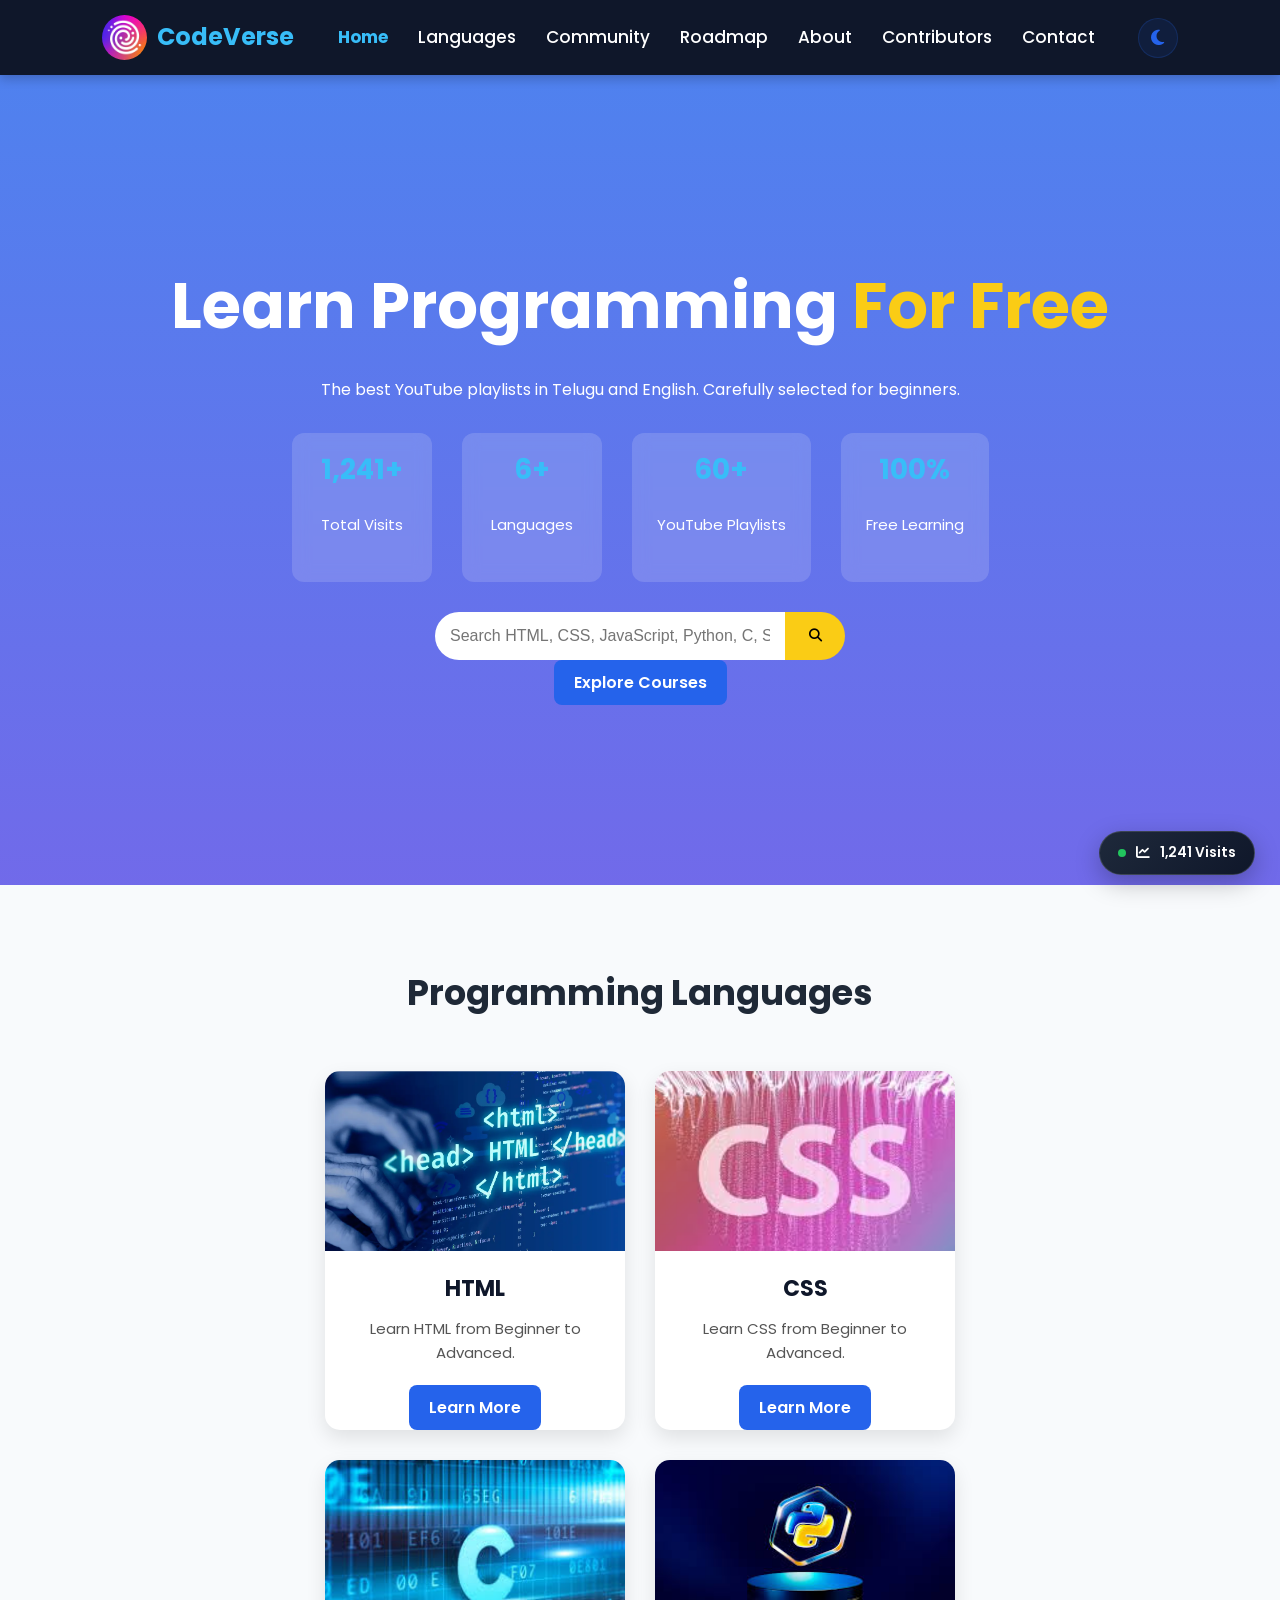
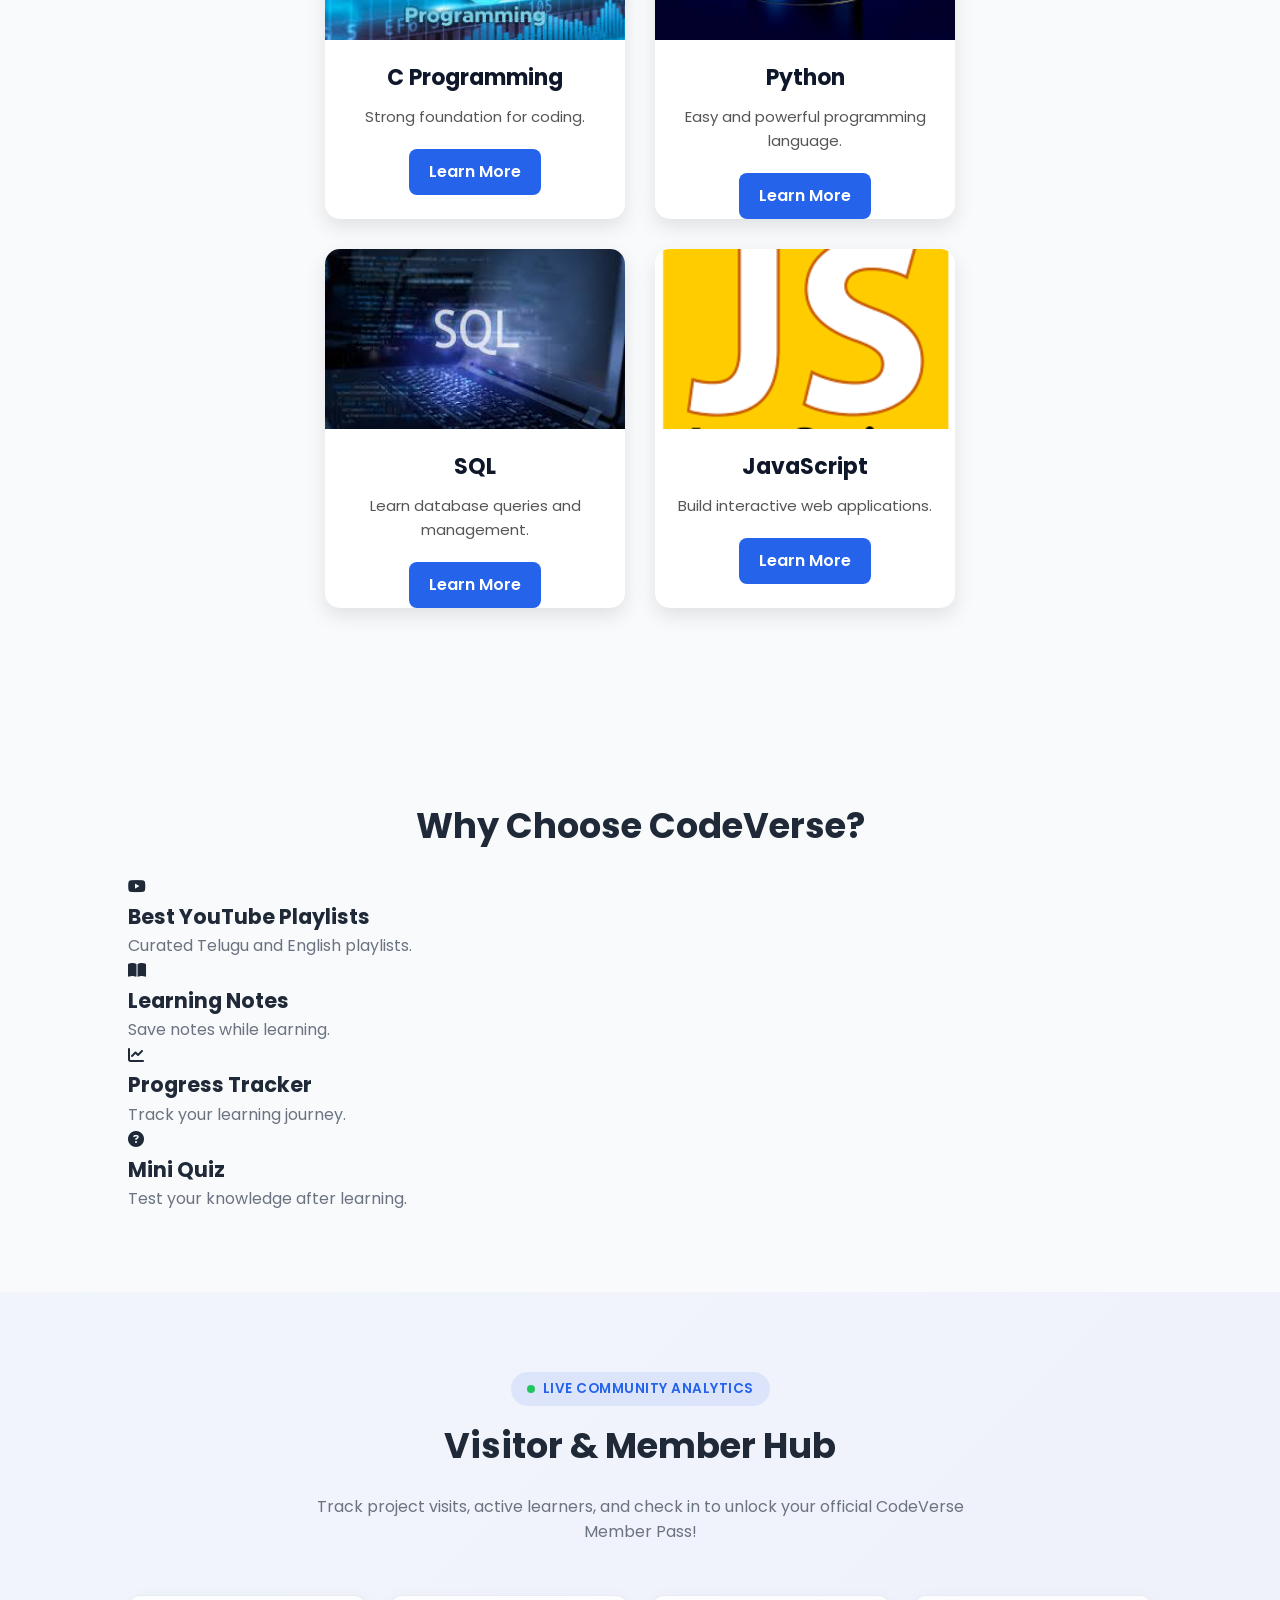
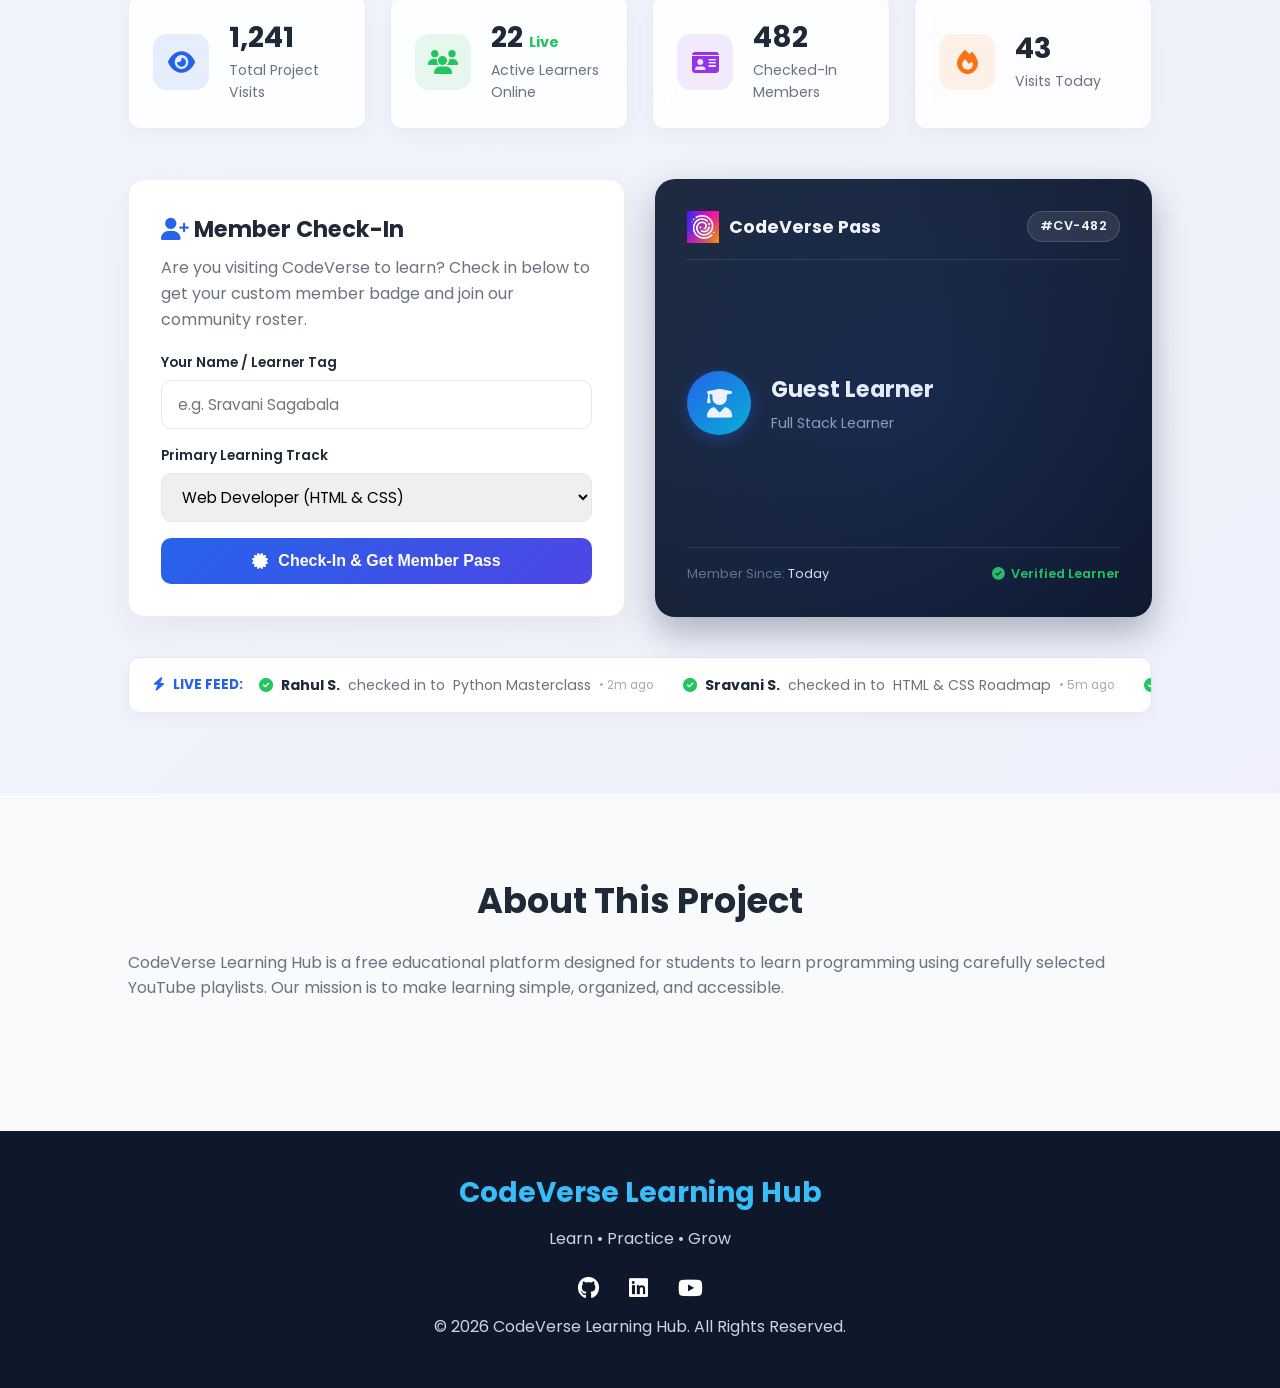
==== index.html @ 3762fcae "Initial commit" ====
<!DOCTYPE html>
<html lang="en">
<head>
    <meta charset="UTF-8">
    <meta name="viewport" content="width=device-width, initial-scale=1.0">
    <title>Home | CodeVerse Learning Hub</title>

    <!-- CSS Files -->
     <link rel="icon" href="assets/images/logo/logo.png">
    <link rel="stylesheet" href="assets/css/style.css">
    <link rel="stylesheet" href="assets/css/navbar.css">
    <link rel="stylesheet" href="assets/css/cards.css">
    <link rel="stylesheet" href="assets/css/footer.css">
    <link rel="stylesheet" href="assets/css/responsive.css">
    <link rel="stylesheet" href="assets/css/animations.css">
    <link rel="stylesheet" href="assets/css/themes.css">
    <link rel="stylesheet" href="assets/css/visitor-tracker.css">

    <!-- Google Font -->
    <link href="https://fonts.googleapis.com/css2?family=Poppins:wght@300;400;500;600;700&display=swap" rel="stylesheet">

    <!-- Font Awesome -->
    <link rel="stylesheet"
        href="https://cdnjs.cloudflare.com/ajax/libs/font-awesome/6.6.0/css/all.min.css">
</head>

<body>

<!-- ================= NAVBAR ================= -->

<header>

    <nav class="navbar">

        <div class="logo">
            <img src="assets/images/logo/logo.png" alt="CodeVerse Logo">
            <span>CodeVerse</span>
        </div>

        <ul class="nav-links">
    <li><a href="index.html" class="active">Home</a></li>
    <li><a href="#languages">Languages</a></li>
    <li><a href="#community">Community</a></li>
    <li><a href="roadmap.html">Roadmap</a></li>
    <li><a href="about.html">About</a></li>
    <li><a href="contributors.html">Contributors</a></li>
    <li><a href="contact.html">Contact</a></li>
</ul>

        <button id="theme-btn" aria-label="Toggle Theme">
            <i class="fa-solid fa-moon"></i>
        </button>

    </nav>

</header>

<!-- ================= HERO ================= -->

<section class="hero fade-in">

    <div class="hero-content">

        <h1>
            Learn Programming
            <span>For Free</span>
        </h1>

        <p>

    The best YouTube playlists in Telugu and English.
    Carefully selected for beginners.

</p>

<!-- Statistics -->
<div class="stats">

    <div class="stat-card">
        <h3><span id="hero-visits-count" class="counter-value">1,240</span>+</h3>
        <p>Total Visits</p>
    </div>

    <div class="stat-card">
        <h3>6+</h3>
        <p>Languages</p>
    </div>

    <div class="stat-card">
        <h3>60+</h3>
        <p>YouTube Playlists</p>
    </div>

    <div class="stat-card">
        <h3>100%</h3>
        <p>Free Learning</p>
    </div>

</div>

<div class="search-box">

    <input
        type="text"
        id="search"
        placeholder="Search HTML, CSS, JavaScript, Python, C, SQL..."
    >

     <button id="searchBtn" type="button">
        <i class="fa-solid fa-magnifying-glass"></i>
     </button>

</div>

        <a href="#languages" class="btn">

            Explore Courses

        </a>

    </div>

</section>

<!-- ================= LANGUAGES ================= -->

<section class="languages" id="languages">

    <h2>Programming Languages</h2>

    <div class="card-container">

        <div class="card" id="html-card">
    
    <img src="assets/images/languages/html.png" alt="HTML Logo">

    <h3>HTML</h3>

    <p>

        Learn HTML from Beginner
        to Advanced.

    </p>

    <a href="assets/pages/html.html" class="btn">

        Learn More

    </a>

</div>
       
        <div class="card" id="css-card">
    
    <img src="assets/images/languages/css.png" alt="HTML Logo">

    <h3>CSS</h3>

    <p>

        Learn CSS from Beginner
        to Advanced.

    </p>

    <a href="assets/pages/css.html" class="btn">

        Learn More

    </a>

</div>
        <div class="card" id="c-card">

           <img src="assets/images/languages/c.png" alt="C Logo"> 

            <h3>C Programming</h3>

            <p>

                Strong foundation for coding.

            </p>

            <a href="assets/pages/c.html" class="btn">

                Learn More

            </a>

        </div>

        <div class="card" id="python-card">

            <img src="assets/images/languages/python.png" alt="Python Logo">
            <h3>Python</h3>

            <p>

                Easy and powerful programming language.

            </p>

            <a href="assets/pages/python.html" class="btn">

Learn More

</a>

        </div>

        <div class="card" id="sql-card">

            <img src="assets/images/languages/sql.png" alt="SQL Logo">
            <h3>SQL</h3>

            <p>

                Learn database queries
                and management.

            </p>

            <a href="assets/pages/sql.html" class="btn">

                Learn More

            </a>

        </div>

        <div class="card" id="javascript-card">

            <img src="assets/images/languages/javascript.png" alt="JavaScript Logo">

            <h3>JavaScript</h3>

            <p>

                Build interactive web applications.

            </p>

            <a href="assets/pages/javascript.html" class="btn">

                Learn More

            </a>

        </div>

    </div>

</section>

<!-- ================= FEATURES ================= -->

<section class="features">

    <h2>Why Choose CodeVerse?</h2>

    <div class="feature-grid">

        <div class="feature">

            <i class="fa-brands fa-youtube"></i>

            <h3>Best YouTube Playlists</h3>

            <p>

                Curated Telugu and English playlists.

            </p>

        </div>

        <div class="feature">

            <i class="fa-solid fa-book-open"></i>

            <h3>Learning Notes</h3>

            <p>

                Save notes while learning.

            </p>

        </div>

        <div class="feature">

            <i class="fa-solid fa-chart-line"></i>

            <h3>Progress Tracker</h3>

            <p>

                Track your learning journey.

            </p>

        </div>

        <div class="feature">

            <i class="fa-solid fa-circle-question"></i>

            <h3>Mini Quiz</h3>

            <p>

                Test your knowledge after learning.

            </p>

        </div>

    </div>

</section>

<!-- ================= LIVE COMMUNITY & VISITOR INSIGHTS ================= -->

<section class="community-insights" id="community">

    <div class="insights-header">
        <span class="badge">
            <span class="pulse-dot"></span> Live Community Analytics
        </span>
        <h2>Visitor & Member Hub</h2>
        <p>Track project visits, active learners, and check in to unlock your official CodeVerse Member Pass!</p>
    </div>

    <!-- Analytics Stat Grid -->
    <div class="analytics-grid">
        <div class="analytics-card">
            <div class="analytics-icon blue">
                <i class="fa-solid fa-eye"></i>
            </div>
            <div class="analytics-info">
                <h3><span id="total-visits-count" class="counter-value">1,240</span></h3>
                <p>Total Project Visits</p>
            </div>
        </div>

        <div class="analytics-card">
            <div class="analytics-icon green">
                <i class="fa-solid fa-users"></i>
            </div>
            <div class="analytics-info">
                <h3><span id="active-learners-count" class="counter-value">18</span> <small style="font-size:0.9rem; color:#22c55e;">Live</small></h3>
                <p>Active Learners Online</p>
            </div>
        </div>

        <div class="analytics-card">
            <div class="analytics-icon purple">
                <i class="fa-solid fa-id-card"></i>
            </div>
            <div class="analytics-info">
                <h3><span id="members-count" class="counter-value">482</span></h3>
                <p>Checked-In Members</p>
            </div>
        </div>

        <div class="analytics-card">
            <div class="analytics-icon orange">
                <i class="fa-solid fa-fire"></i>
            </div>
            <div class="analytics-info">
                <h3><span id="today-visits-count" class="counter-value">43</span></h3>
                <p>Visits Today</p>
            </div>
        </div>
    </div>

    <!-- Interactive Member Check-In & Badge Pass Generator -->
    <div class="member-checkin-wrapper">
        <div class="checkin-card">
            <div>
                <h3><i class="fa-solid fa-user-plus" style="color:var(--primary);"></i> Member Check-In</h3>
                <p>Are you visiting CodeVerse to learn? Check in below to get your custom member badge and join our community roster.</p>
            </div>

            <form id="checkin-form" class="checkin-form">
                <div class="form-group">
                    <label for="member-name">Your Name / Learner Tag</label>
                    <input type="text" id="member-name" placeholder="e.g. Sravani Sagabala" required>
                </div>
                <div class="form-group">
                    <label for="member-track">Primary Learning Track</label>
                    <select id="member-track">
                        <option value="Web Developer (HTML & CSS)">Web Developer (HTML & CSS)</option>
                        <option value="JavaScript Mastery">JavaScript Mastery</option>
                        <option value="Python Programmer">Python Programmer</option>
                        <option value="C & Systems Coding">C & Systems Coding</option>
                        <option value="SQL & Data Science">SQL & Data Science</option>
                    </select>
                </div>
                <button type="submit" class="btn-checkin">
                    <i class="fa-solid fa-certificate"></i> Check-In & Get Member Pass
                </button>
            </form>
        </div>

        <!-- Member Pass Preview Card -->
        <div class="member-pass-card">
            <div class="pass-header">
                <div class="pass-logo">
                    <img src="assets/images/logo/logo.png" alt="CodeVerse Logo">
                    <span>CodeVerse Pass</span>
                </div>
                <div class="pass-id-badge" id="pass-member-id">#CV-482</div>
            </div>

            <div class="pass-body">
                <div class="avatar-circle">
                    <i class="fa-solid fa-user-graduate" id="pass-avatar-icon"></i>
                </div>
                <div class="pass-details">
                    <h4 id="pass-member-name">Guest Learner</h4>
                    <p id="pass-member-track">Full Stack Learner</p>
                </div>
            </div>

            <div class="pass-footer">
                <div>Member Since: <span id="pass-date" style="color:#e2e8f0;">Today</span></div>
                <div class="pass-status">
                    <i class="fa-solid fa-circle-check"></i> Verified Learner
                </div>
            </div>
        </div>
    </div>

    <!-- Live Activity Ticker Feed -->
    <div class="activity-ticker-container">
        <div class="ticker-label">
            <i class="fa-solid fa-bolt"></i> Live Feed:
        </div>
        <div class="ticker-content" id="ticker-content">
            <!-- Populated via JS -->
        </div>
    </div>

</section>

<!-- ================= ABOUT ================= -->

<section class="about">

    <h2>About This Project</h2>

    <p>

        CodeVerse Learning Hub is a free educational platform
        designed for students to learn programming using
        carefully selected YouTube playlists.

        Our mission is to make learning simple,
        organized, and accessible.

    </p>

</section>

<!-- ================= FLOATING VISITOR WIDGET ================= -->
<div class="floating-visitor-widget">
    <div class="widget-trigger" id="widget-trigger">
        <span class="live-indicator"></span>
        <i class="fa-solid fa-chart-line"></i>
        <span><span id="widget-visits">1,240</span> Visits</span>
    </div>

    <div class="widget-popover" id="widget-popover">
        <div class="popover-header">
            <h4><i class="fa-solid fa-chart-pie" style="color:var(--primary);"></i> Project Insights</h4>
            <i class="fa-solid fa-xmark popover-close" id="popover-close"></i>
        </div>
        <div class="popover-stat">
            <span>Total Visits:</span>
            <strong id="widget-visits-detail">1,240</strong>
        </div>
        <div class="popover-stat">
            <span>Active Online:</span>
            <strong id="widget-online" style="color:#22c55e;">18</strong>
        </div>
        <div class="popover-stat">
            <span>Members Checked-In:</span>
            <strong id="widget-members">482</strong>
        </div>
        <div class="popover-stat">
            <span>Visits Today:</span>
            <strong id="widget-today">43</strong>
        </div>
    </div>
</div>

<!-- ================= FOOTER ================= -->

<footer>

    <div class="footer-content">

        <h2>CodeVerse Learning Hub</h2>

        <p>Learn • Practice • Grow</p>

        <div class="social-icons">

            <a href="https://github.com/yourusername"
               target="_blank"
               rel="noopener noreferrer">
                <i class="fab fa-github"></i>
            </a>

            <a href="https://linkedin.com/in/yourusername"
               target="_blank"
               rel="noopener noreferrer">
                <i class="fab fa-linkedin"></i>
            </a>

            <a href="https://youtube.com/@yourchannel"
               target="_blank"
               rel="noopener noreferrer">
                <i class="fab fa-youtube"></i>
            </a>

        </div>

        <p>© 2026 CodeVerse Learning Hub. All Rights Reserved.</p>

    </div>

</footer>

<script src="assets/js/visitor-tracker.js"></script>
<script src="assets/js/app.js"></script>
<script src="assets/js/search.js"></script>
<script src="assets/js/darkmode.js"></script>
<script src="assets/js/progress.js"></script>

</body>
</html>
---- assets/css/style.css ----
/* ==========================================
   CodeVerse Learning Hub
   Main Stylesheet
   Author : Sravani Sagabala
==========================================*/

/* Google Font */

@import url('https://fonts.googleapis.com/css2?family=Poppins:wght@300;400;500;600;700;800&display=swap');


/* ==========================================
   CSS Variables
==========================================*/

:root{

    --primary:#2563eb;
    --secondary:#4f46e5;
    --accent:#06b6d4;

    --white:#ffffff;
    --black:#1f2937;

    --gray:#6b7280;
    --light:#f8fafc;

    --success:#22c55e;
    --danger:#ef4444;

    --shadow:0 8px 25px rgba(0,0,0,.1);

    --radius:12px;

    --transition:.3s ease;

}


/* ==========================================
   Reset
==========================================*/

*{

    margin:0;
    padding:0;
    box-sizing:border-box;

}

html{

    scroll-behavior:smooth;

}

body{

    font-family:'Poppins',sans-serif;

    background:var(--light);

    color:var(--black);

    line-height:1.6;

}


/* ==========================================
   Common
==========================================*/

section{

    padding:80px 10%;

}

.container{

    width:90%;

    max-width:1200px;

    margin:auto;

}

h1{

    font-size:3rem;

    font-weight:700;

}

h2{

    font-size:2.2rem;

    margin-bottom:20px;

    text-align:center;

}

h3{

    font-size:1.3rem;

}

p{

    color:var(--gray);

    font-size:1rem;

}

a{

    text-decoration:none;

}

ul{

    list-style:none;

}

img{

    max-width:100%;

    display:block;

}


/* ==========================================
   Buttons
==========================================*/

.btn {
    display: inline-block;
    padding: 14px 35px;
    background: #2563eb;
    color: #ffffff !important;
    text-decoration: none;
    border-radius: 10px;
    font-weight: 600;
    transition: 0.3s;
}

.btn:hover {
    background: #1d4ed8;
}

.btn:visited {
    color: #ffffff;
}

.btn:hover{

    transform:translateY(-5px);

}

.btn.clicked{

    transform:scale(.95);

}


/* ==========================================
   Hero
==========================================*/

.hero {
    background: linear-gradient(rgba(37,99,235,0.8), rgba(79,70,229,0.8)),
                url("../images/banners/hero-banner.jpg");
    background-size: cover;
    background-position: center;
    background-repeat: no-repeat;

    min-height: 90vh;
    display: flex;
    justify-content: center;
    align-items: center;
    text-align: center;
    color: white;
}

.hero h1{

    font-size:4rem;

}

.hero h1 span{

    color:#facc15;

}

.hero p{

    color:white;

    margin-top:20px;

    margin-bottom:30px;

}


/* ==========================================
   Search Box
==========================================*/

.search-box{

    display:flex;

    justify-content:center;

    margin-top:30px;

}

.search-box input{

    width:350px;

    padding:15px;

    border:none;

    border-radius:40px 0 0 40px;

    outline:none;

    font-size:16px;

}

.search-box button{

    width:60px;

    border:none;

    cursor:pointer;

    background:#facc15;

    border-radius:0 40px 40px 0;

}


/* ==========================================
   Page Banner
==========================================*/

.page-banner{

    background:linear-gradient(135deg,#2563eb,#4f46e5);

    color:white;

    text-align:center;

    padding:100px 20px;

}

.page-banner p{

    color:white;

}


/* ==========================================
   Utility
==========================================*/

.text-center{

    text-align:center;

}

.mt-2{

    margin-top:20px;

}

.mt-4{

    margin-top:40px;

}

.mb-2{

    margin-bottom:20px;

}

.mb-4{

    margin-bottom:40px;

}


/* ==========================================
   Fade Animation
==========================================*/

section{

    opacity:0;

    transform:translateY(40px);

    transition:1s;

}

section.show{

    opacity:1;

    transform:translateY(0);

}


/* ==========================================
   Scroll Button
==========================================*/

#topBtn{

    position:fixed;

    right:20px;

    bottom:20px;

    width:50px;

    height:50px;

    border:none;

    border-radius:50%;

    background:var(--primary);

    color:white;

    cursor:pointer;

    display:none;

    box-shadow:var(--shadow);

}
/* ==========================
   HERO STATISTICS
========================== */

.stats {
    display: flex;
    justify-content: center;
    gap: 30px;
    margin: 30px 0;
    flex-wrap: wrap;
}

.stat-card {
    background: rgba(255,255,255,0.15);
    backdrop-filter: blur(8px);
    padding: 15px 25px;
    border-radius: 12px;
    color: white;
    text-align: center;
    min-width: 140px;
}

.stat-card h3 {
    font-size: 28px;
    color: #38bdf8;
    margin-bottom: 5px;
}

.stat-card p {
    font-size: 15px;
    color: #ffffff;
}
/* ==========================================
   Progress Tracker
==========================================*/

.progress-bar {
    width: 100%;
    height: 22px;
    background: #e5e7eb;
    border-radius: 20px;
    overflow: hidden;
    margin: 20px 0;
}

.progress-fill {
    width: 0%;
    height: 100%;
    background: linear-gradient(90deg, #22c55e, #16a34a);
    border-radius: 20px;
    transition: width 0.5s ease;
}
---- assets/css/navbar.css ----
/* ==========================
   NAVBAR
========================== */

.navbar {
    display: flex;
    justify-content: space-between;
    align-items: center;

    padding: 15px 8%;
    background: #0f172a;
    color: white;

    position: sticky;
    top: 0;
    z-index: 1000;

    box-shadow: 0 4px 10px rgba(0,0,0,0.2);
}

/* ==========================
   LOGO
========================== */

.logo {
    display: flex;
    align-items: center;
    gap: 10px;
}

.logo img {
    width: 45px;
    height: 45px;
    border-radius: 50%;
}

.logo span {
    font-size: 24px;
    font-weight: bold;
    color: #38bdf8;
}

/* ==========================
   NAVIGATION LINKS
========================== */

.nav-links {
    display: flex;
    list-style: none;
    gap: 30px;
}

.nav-links li {
    list-style: none;
}

.nav-links a {
    text-decoration: none;
    color: white;
    font-size: 17px;
    font-weight: 500;

    transition: 0.3s;
}

.nav-links a:hover {
    color: #38bdf8;
}

/* ==========================
   DARK MODE BUTTON
========================== */

#theme-btn {
    background: transparent;
    border: 2px solid #38bdf8;

    color: white;

    width: 45px;
    height: 45px;

    border-radius: 50%;

    cursor: pointer;

    transition: .3s;
}

#theme-btn:hover {

    background: #38bdf8;
    color: #0f172a;

}

/* ==========================
   ACTIVE LINK
========================== */

.nav-links a.active{

    color:#38bdf8;
    font-weight:bold;

}

/* ==========================
   MOBILE MENU
========================== */

.menu-toggle{

    display:none;

    font-size:28px;

    cursor:pointer;

}

/* ==========================
   RESPONSIVE
========================== */

@media(max-width:768px){

.navbar{

flex-direction:column;

padding:20px;

}

.nav-links{

flex-direction:column;

gap:15px;

margin-top:15px;

text-align:center;

}

.logo{

margin-bottom:10px;

}

}
---- assets/css/cards.css ----
/* ==========================
   CARD CONTAINER
========================== */

.card-container {
    display: flex;
    flex-wrap: wrap;
    justify-content: center;
    gap: 30px;
    padding: 30px 8%;
}

/* ==========================
   CARD
========================== */

.card {
    width: 300px;
    background: #ffffff;
    border-radius: 15px;
    overflow: hidden;
    text-align: center;

    box-shadow: 0 8px 20px rgba(0,0,0,0.1);

    transition: all 0.3s ease;
}

.card:hover {
    transform: translateY(-10px);
    box-shadow: 0 12px 25px rgba(0,0,0,0.2);
}

/* ==========================
   CARD IMAGE
========================== */

.card img {
    width: 100%;
    height: 180px;
    object-fit: cover;
}

/* ==========================
   CARD CONTENT
========================== */

.card h3 {
    font-size: 22px;
    color: #0f172a;
    margin: 20px 15px 10px;
}

.card p {
    color: #555;
    font-size: 15px;
    line-height: 1.6;
    padding: 0 20px 20px;
}

/* ==========================
   BUTTON
========================== */

.btn {
    display: inline-block;
    padding: 10px 20px;
    background: #2563eb;
    color: white;
    text-decoration: none;
    border-radius: 8px;
    transition: 0.3s;
}

.btn:hover {
    background: #1d4ed8;
}

.btn:hover {
    background: #1d4ed8;
    transform: scale(1.05);
}

/* ==========================
   VIDEO CARD
========================== */

.video-card {
    width: 340px;
    background: #ffffff;
    border-radius: 15px;
    overflow: hidden;

    box-shadow: 0 8px 18px rgba(0,0,0,0.12);

    transition: 0.3s;
}

.video-card:hover {
    transform: translateY(-8px);
}

.video-card iframe {
    width: 100%;
    height: 200px;
    border: none;
}

.video-card h4 {
    padding: 15px;
    color: #0f172a;
}

/* ==========================
   LANGUAGE CARD
========================== */

.language-card {
    width: 250px;
    text-align: center;

    background: white;

    border-radius: 15px;

    padding: 25px;

    box-shadow: 0 5px 15px rgba(0,0,0,0.1);

    transition: .3s;
}

.language-card:hover {
    transform: scale(1.05);
}

.language-card img {
    width: 90px;
    height: 90px;
    object-fit: contain;
    margin-bottom: 15px;
}

.language-card h3 {
    color: #0f172a;
    margin-bottom: 10px;
}

.language-card p {
    color: #666;
    font-size: 15px;
}

/* ==========================
   FEATURE CARD
========================== */

.feature-card {
    background: #f8fafc;
    border-left: 5px solid #2563eb;
    padding: 20px;
    border-radius: 12px;
    margin: 20px 0;
}

.feature-card h3 {
    color: #2563eb;
    margin-bottom: 10px;
}

.feature-card p {
    color: #555;
    line-height: 1.6;
}

/* ==========================
   PROGRESS CARD
========================== */

.progress-card {
    width: 300px;
    background: white;
    border-radius: 15px;
    padding: 25px;

    text-align: center;

    box-shadow: 0 5px 15px rgba(0,0,0,0.1);
}

.progress-card h3 {
    margin-bottom: 15px;
}

.progress-card p {
    color: #555;
}

/* ==========================
   RESPONSIVE
========================== */

@media (max-width: 768px) {

    .card,
    .video-card,
    .language-card,
    .progress-card {
        width: 100%;
    }

    .card-container {
        padding: 20px;
    }

}
---- assets/css/footer.css ----
/* ==========================
   FOOTER
========================== */

footer {
    background: #0f172a;
    color: white;
    text-align: center;
    padding: 40px 20px;
    margin-top: 50px;
}

.footer-content h2 {
    color: #38bdf8;
    margin-bottom: 10px;
    font-size: 28px;
}

.footer-content p {
    margin: 8px 0;
    color: #cbd5e1;
    font-size: 16px;
}

.footer-links {
    margin: 20px 0;
}

.footer-links a {
    text-decoration: none;
    color: white;
    margin: 0 15px;
    transition: 0.3s;
}

.footer-links a:hover {
    color: #38bdf8;
}

.social-icons {
    margin-top: 20px;
}

.social-icons a {
    color: white;
    font-size: 22px;
    margin: 0 12px;
    transition: 0.3s;
}

.social-icons a:hover {
    color: #38bdf8;
    transform: translateY(-3px);
}
---- assets/css/responsive.css ----
/* ==========================
   TABLET
========================== */

@media (max-width: 992px) {

    .navbar {
        padding: 15px 5%;
    }

    .card-container {
        gap: 20px;
    }

    .card {
        width: 280px;
    }

}

/* ==========================
   MOBILE
========================== */

@media (max-width: 768px) {

    .navbar {
        flex-direction: column;
        text-align: center;
    }

    .nav-links {
        flex-direction: column;
        gap: 15px;
        margin-top: 15px;
    }

    .page-banner h1 {
        font-size: 34px;
    }

    .page-banner p {
        font-size: 16px;
    }

    section {
        padding: 20px;
    }

    .card,
    .language-card,
    .video-card {
        width: 100%;
    }

    .logo span {
        font-size: 22px;
    }

}

/* ==========================
   SMALL MOBILE
========================== */

@media (max-width:480px){

.logo img{
width:40px;
height:40px;
}

.page-banner h1{
font-size:28px;
}

.btn{
width:100%;
}

}
---- assets/css/animations.css ----
/* ==========================
   FADE IN
========================== */

@keyframes fadeIn {

from{

opacity:0;
transform:translateY(20px);

}

to{

opacity:1;
transform:translateY(0);

}

}

.fade-in{

animation:fadeIn 1s ease;

}

/* ==========================
   ZOOM
========================== */

@keyframes zoomIn{

from{

transform:scale(.8);
opacity:0;

}

to{

transform:scale(1);
opacity:1;

}

}

.zoom{

animation:zoomIn .8s;

}

/* ==========================
   FLOAT
========================== */

@keyframes floating{

0%{

transform:translateY(0);

}

50%{

transform:translateY(-8px);

}

100%{

transform:translateY(0);

}

}

.float{

animation:floating 3s infinite;

}

/* ==========================
   BUTTON
========================== */

.btn:hover{

animation:pulse .5s;

}

@keyframes pulse{

50%{

transform:scale(1.05);

}

}
---- assets/css/themes.css ----
/* ==========================================
   CodeVerse Learning Hub
   Dark Mode Theme System
========================================== */

/* Light Mode Variables Default */
:root {
    --bg-main: #f8fafc;
    --bg-card: #ffffff;
    --bg-alt: #f1f5f9;
    --text-primary: #0f172a;
    --text-secondary: #64748b;
    --border-color: #e2e8f0;
    --navbar-bg: #ffffff;
    --hero-overlay: linear-gradient(rgba(37, 99, 235, 0.85), rgba(79, 70, 229, 0.85));
}

/* ==========================================
   DARK THEME STYLES (.dark-mode & .dark)
========================================== */

body.dark-mode,
body.dark {
    background-color: #0f172a !important;
    color: #f8fafc !important;
    --bg-main: #0f172a;
    --bg-card: #1e293b;
    --bg-alt: #1e293b;
    --text-primary: #f8fafc;
    --text-secondary: #94a3b8;
    --border-color: #334155;
    --navbar-bg: #0f172a;
}

/* Header & Navbar */
body.dark-mode header,
body.dark header,
body.dark-mode .navbar,
body.dark .navbar {
    background: #0f172a !important;
    border-bottom: 1px solid #1e293b;
    box-shadow: 0 4px 20px rgba(0, 0, 0, 0.4);
}

body.dark-mode .nav-links a,
body.dark .nav-links a {
    color: #cbd5e1 !important;
}

body.dark-mode .nav-links a:hover,
body.dark-mode .nav-links a.active,
body.dark .nav-links a:hover,
body.dark .nav-links a.active {
    color: #38bdf8 !important;
}

body.dark-mode .logo span,
body.dark .logo span {
    color: #ffffff !important;
}

/* Theme Button Styling */
#theme-btn {
    background: rgba(37, 99, 235, 0.1);
    border: 1px solid rgba(37, 99, 235, 0.2);
    color: #2563eb;
    width: 40px;
    height: 40px;
    border-radius: 50%;
    cursor: pointer;
    display: flex;
    align-items: center;
    justify-content: center;
    font-size: 1.1rem;
    transition: all 0.3s ease;
}

#theme-btn:hover {
    transform: scale(1.1);
    background: rgba(37, 99, 235, 0.2);
}

body.dark-mode #theme-btn,
body.dark #theme-btn {
    background: rgba(245, 158, 11, 0.15);
    border-color: rgba(245, 158, 11, 0.3);
    color: #f59e0b;
}

/* Typography & General Sections */
body.dark-mode section,
body.dark section {
    background: #0f172a;
    color: #f8fafc;
}

body.dark-mode h1, body.dark-mode h2, body.dark-mode h3, body.dark-mode h4,
body.dark h1, body.dark h2, body.dark h3, body.dark h4 {
    color: #f8fafc !important;
}

body.dark-mode p,
body.dark p {
    color: #94a3b8 !important;
}

/* Search Box & Inputs */
body.dark-mode .search-box input,
body.dark .search-box input {
    background: #1e293b !important;
    color: #f8fafc !important;
    border: 1px solid #334155 !important;
}

body.dark-mode .search-box input::placeholder,
body.dark .search-box input::placeholder {
    color: #64748b !important;
}

body.dark-mode .search-box button,
body.dark .search-box button {
    background: #2563eb;
    color: #ffffff;
}

/* Cards & Content Containers */
body.dark-mode .card,
body.dark .card,
body.dark-mode .feature,
body.dark .feature,
body.dark-mode .stat-card,
body.dark .stat-card,
body.dark-mode .contributor-card,
body.dark .contributor-card,
body.dark-mode .roadmap-step,
body.dark .roadmap-step {
    background: #1e293b !important;
    border: 1px solid #334155 !important;
    box-shadow: 0 10px 25px rgba(0, 0, 0, 0.3) !important;
}

body.dark-mode .card:hover,
body.dark .card:hover {
    border-color: #38bdf8 !important;
    box-shadow: 0 12px 30px rgba(56, 189, 248, 0.15) !important;
}

body.dark-mode .card h3,
body.dark .card h3 {
    color: #38bdf8 !important;
}

/* Community Insights Section in Dark Mode */
body.dark-mode .community-insights,
body.dark .community-insights {
    background: linear-gradient(135deg, rgba(15, 23, 42, 0.98) 0%, rgba(30, 41, 59, 0.98) 100%) !important;
}

body.dark-mode .analytics-card,
body.dark .analytics-card {
    background: #1e293b !important;
    border-color: #334155 !important;
    box-shadow: 0 8px 25px rgba(0, 0, 0, 0.3) !important;
}

body.dark-mode .analytics-info h3,
body.dark .analytics-info h3 {
    color: #ffffff !important;
}

body.dark-mode .checkin-card,
body.dark .checkin-card {
    background: #1e293b !important;
    border-color: #334155 !important;
}

body.dark-mode .form-group label,
body.dark .form-group label {
    color: #f8fafc !important;
}

body.dark-mode .form-group input,
body.dark-mode .form-group select,
body.dark .form-group input,
body.dark .form-group select {
    background: #0f172a !important;
    color: #f8fafc !important;
    border-color: #334155 !important;
}

body.dark-mode .activity-ticker-container,
body.dark .activity-ticker-container {
    background: #1e293b !important;
    border-color: #334155 !important;
}

body.dark-mode .ticker-item,
body.dark .ticker-item {
    color: #94a3b8 !important;
}

body.dark-mode .ticker-item strong,
body.dark .ticker-item strong {
    color: #f8fafc !important;
}

/* Floating Visitor Widget Popover Dark Mode */
body.dark-mode .widget-popover,
body.dark .widget-popover {
    background: #1e293b !important;
    border-color: #334155 !important;
    box-shadow: 0 15px 40px rgba(0, 0, 0, 0.5) !important;
}

body.dark-mode .popover-header h4,
body.dark .popover-header h4 {
    color: #f8fafc !important;
}

body.dark-mode .popover-header,
body.dark .popover-header {
    border-bottom-color: #334155 !important;
}

body.dark-mode .popover-stat strong,
body.dark .popover-stat strong {
    color: #f8fafc !important;
}

/* Footer Dark Mode */
body.dark-mode footer,
body.dark footer {
    background: #020617 !important;
    border-top: 1px solid #1e293b;
}

body.dark-mode footer h2,
body.dark footer h2 {
    color: #ffffff !important;
}
---- assets/css/visitor-tracker.css ----
/* ===========================================
   CodeVerse Learning Hub
   Visitor Analytics & Community Hub Styles
=========================================== */

/* Glowing & Modern Stat Cards */
.community-insights {
    padding: 80px 10%;
    background: linear-gradient(135deg, rgba(37, 99, 235, 0.03) 0%, rgba(79, 70, 229, 0.06) 100%);
    position: relative;
    overflow: hidden;
}

.insights-header {
    text-align: center;
    max-width: 700px;
    margin: 0 auto 50px auto;
}

.insights-header .badge {
    display: inline-flex;
    align-items: center;
    gap: 8px;
    padding: 6px 16px;
    background: rgba(37, 99, 235, 0.1);
    color: var(--primary);
    border-radius: 20px;
    font-size: 0.85rem;
    font-weight: 600;
    margin-bottom: 12px;
    text-transform: uppercase;
    letter-spacing: 0.5px;
}

.insights-header .pulse-dot {
    width: 8px;
    height: 8px;
    background-color: #22c55e;
    border-radius: 50%;
    box-shadow: 0 0 0 0 rgba(34, 197, 94, 0.7);
    animation: pulse-ring 1.5s infinite;
}

@keyframes pulse-ring {
    0% {
        box-shadow: 0 0 0 0 rgba(34, 197, 94, 0.7);
    }
    70% {
        box-shadow: 0 0 0 8px rgba(34, 197, 94, 0);
    }
    100% {
        box-shadow: 0 0 0 0 rgba(34, 197, 94, 0);
    }
}

.analytics-grid {
    display: grid;
    grid-template-columns: repeat(auto-fit, minmax(220px, 1fr));
    gap: 24px;
    margin-bottom: 50px;
}

.analytics-card {
    background: rgba(255, 255, 255, 0.85);
    backdrop-filter: blur(10px);
    border: 1px solid rgba(226, 232, 240, 0.8);
    border-radius: var(--radius);
    padding: 24px;
    display: flex;
    align-items: center;
    gap: 20px;
    box-shadow: 0 4px 20px rgba(0, 0, 0, 0.04);
    transition: transform 0.3s ease, box-shadow 0.3s ease, border-color 0.3s ease;
}

.analytics-card:hover {
    transform: translateY(-5px);
    box-shadow: 0 12px 30px rgba(37, 99, 235, 0.12);
    border-color: rgba(37, 99, 235, 0.3);
}

.analytics-icon {
    width: 56px;
    height: 56px;
    border-radius: 14px;
    display: flex;
    align-items: center;
    justify-content: center;
    font-size: 1.5rem;
    flex-shrink: 0;
}

.analytics-icon.blue { background: rgba(37, 99, 235, 0.1); color: #2563eb; }
.analytics-icon.green { background: rgba(34, 197, 94, 0.1); color: #22c55e; }
.analytics-icon.purple { background: rgba(147, 51, 234, 0.1); color: #9333ea; }
.analytics-icon.orange { background: rgba(249, 115, 22, 0.1); color: #f97316; }

.analytics-info h3 {
    font-size: 1.8rem;
    font-weight: 700;
    color: var(--black);
    line-height: 1.2;
    margin: 0;
}

.analytics-info p {
    margin: 4px 0 0 0;
    font-size: 0.88rem;
    color: var(--gray);
}

/* Check-In Section & Badge Generator */
.member-checkin-wrapper {
    display: grid;
    grid-template-columns: 1fr 1fr;
    gap: 30px;
    align-items: stretch;
}

@media (max-width: 900px) {
    .member-checkin-wrapper {
        grid-template-columns: 1fr;
    }
}

.checkin-card {
    background: #ffffff;
    border-radius: 16px;
    padding: 32px;
    box-shadow: 0 10px 30px rgba(0, 0, 0, 0.05);
    border: 1px solid rgba(0, 0, 0, 0.06);
    display: flex;
    flex-direction: column;
    justify-content: space-between;
}

.checkin-card h3 {
    font-size: 1.4rem;
    margin-bottom: 8px;
    color: var(--black);
}

.checkin-form {
    margin-top: 20px;
    display: flex;
    flex-direction: column;
    gap: 16px;
}

.form-group {
    display: flex;
    flex-direction: column;
    gap: 6px;
}

.form-group label {
    font-size: 0.85rem;
    font-weight: 600;
    color: var(--black);
}

.form-group input, .form-group select {
    padding: 12px 16px;
    border-radius: 10px;
    border: 1.5px solid #e2e8f0;
    font-family: inherit;
    font-size: 0.95rem;
    outline: none;
    transition: border-color 0.2s;
}

.form-group input:focus, .form-group select:focus {
    border-color: var(--primary);
}

.btn-checkin {
    background: linear-gradient(135deg, #2563eb, #4f46e5);
    color: white !important;
    padding: 14px 24px;
    border: none;
    border-radius: 10px;
    font-weight: 600;
    font-size: 1rem;
    cursor: pointer;
    display: flex;
    align-items: center;
    justify-content: center;
    gap: 10px;
    transition: transform 0.2s, box-shadow 0.2s;
}

.btn-checkin:hover {
    transform: translateY(-2px);
    box-shadow: 0 8px 20px rgba(37, 99, 235, 0.3);
}

/* Member Pass Preview Card */
.member-pass-card {
    background: linear-gradient(135deg, #1e293b 0%, #0f172a 100%);
    border-radius: 20px;
    padding: 32px;
    color: white;
    position: relative;
    overflow: hidden;
    box-shadow: 0 15px 35px rgba(15, 23, 42, 0.3);
    display: flex;
    flex-direction: column;
    justify-content: space-between;
    min-height: 280px;
}

.member-pass-card::before {
    content: '';
    position: absolute;
    top: -50%;
    right: -50%;
    width: 200%;
    height: 200%;
    background: radial-gradient(circle, rgba(37, 99, 235, 0.15) 0%, transparent 60%);
    pointer-events: none;
}

.pass-header {
    display: flex;
    justify-content: space-between;
    align-items: center;
    border-bottom: 1px solid rgba(255, 255, 255, 0.1);
    padding-bottom: 16px;
}

.pass-logo {
    display: flex;
    align-items: center;
    gap: 10px;
    font-weight: 700;
    font-size: 1.1rem;
}

.pass-logo img {
    width: 32px;
    height: 32px;
}

.pass-id-badge {
    background: rgba(255, 255, 255, 0.1);
    padding: 4px 12px;
    border-radius: 20px;
    font-size: 0.8rem;
    font-weight: 600;
    letter-spacing: 0.5px;
    border: 1px solid rgba(255, 255, 255, 0.15);
}

.pass-body {
    margin: 24px 0;
    display: flex;
    align-items: center;
    gap: 20px;
}

.avatar-circle {
    width: 64px;
    height: 64px;
    border-radius: 50%;
    background: linear-gradient(135deg, #2563eb, #06b6d4);
    display: flex;
    align-items: center;
    justify-content: center;
    font-size: 1.8rem;
    color: white;
    box-shadow: 0 4px 15px rgba(37, 99, 235, 0.4);
    flex-shrink: 0;
}

.pass-details h4 {
    font-size: 1.4rem;
    font-weight: 700;
    margin: 0;
    color: #ffffff;
}

.pass-details p {
    color: #94a3b8;
    font-size: 0.9rem;
    margin: 4px 0 0 0;
}

.pass-footer {
    display: flex;
    justify-content: space-between;
    align-items: center;
    border-top: 1px solid rgba(255, 255, 255, 0.1);
    padding-top: 16px;
    font-size: 0.8rem;
    color: #64748b;
}

.pass-status {
    display: flex;
    align-items: center;
    gap: 6px;
    color: #22c55e;
    font-weight: 600;
}

/* Activity Ticker Feed */
.activity-ticker-container {
    margin-top: 40px;
    background: #ffffff;
    border-radius: 12px;
    padding: 16px 24px;
    box-shadow: 0 4px 15px rgba(0, 0, 0, 0.03);
    border: 1px solid #e2e8f0;
    display: flex;
    align-items: center;
    gap: 16px;
    overflow: hidden;
}

.ticker-label {
    display: flex;
    align-items: center;
    gap: 8px;
    font-size: 0.85rem;
    font-weight: 700;
    color: var(--primary);
    white-space: nowrap;
    text-transform: uppercase;
}

.ticker-content {
    display: flex;
    gap: 30px;
    animation: scroll-ticker 25s linear infinite;
    white-space: nowrap;
}

.ticker-content:hover {
    animation-play-state: paused;
}

.ticker-item {
    font-size: 0.88rem;
    color: var(--gray);
    display: flex;
    align-items: center;
    gap: 8px;
}

.ticker-item strong {
    color: var(--black);
}

@keyframes scroll-ticker {
    0% { transform: translateX(0); }
    100% { transform: translateX(-50%); }
}

/* Floating Visitor Badge Widget */
.floating-visitor-widget {
    position: fixed;
    bottom: 25px;
    right: 25px;
    z-index: 9999;
}

.widget-trigger {
    background: linear-gradient(135deg, #1e293b, #0f172a);
    color: white;
    padding: 10px 18px;
    border-radius: 30px;
    box-shadow: 0 8px 25px rgba(0, 0, 0, 0.25);
    display: flex;
    align-items: center;
    gap: 10px;
    cursor: pointer;
    border: 1px solid rgba(255, 255, 255, 0.15);
    transition: transform 0.2s, box-shadow 0.2s;
    font-size: 0.85rem;
    font-weight: 600;
}

.widget-trigger:hover {
    transform: scale(1.04);
    box-shadow: 0 12px 30px rgba(0, 0, 0, 0.35);
}

.widget-trigger .live-indicator {
    width: 8px;
    height: 8px;
    background-color: #22c55e;
    border-radius: 50%;
}

.widget-popover {
    position: absolute;
    bottom: 55px;
    right: 0;
    width: 280px;
    background: #ffffff;
    border-radius: 16px;
    padding: 20px;
    box-shadow: 0 15px 40px rgba(0, 0, 0, 0.18);
    border: 1px solid #e2e8f0;
    opacity: 0;
    visibility: hidden;
    transform: translateY(10px);
    transition: all 0.3s cubic-bezier(0.16, 1, 0.3, 1);
}

.widget-popover.active {
    opacity: 1;
    visibility: visible;
    transform: translateY(0);
}

.popover-header {
    display: flex;
    justify-content: space-between;
    align-items: center;
    margin-bottom: 14px;
    padding-bottom: 10px;
    border-bottom: 1px solid #e2e8f0;
}

.popover-header h4 {
    margin: 0;
    font-size: 0.95rem;
    color: var(--black);
}

.popover-close {
    cursor: pointer;
    color: var(--gray);
    font-size: 0.9rem;
}

.popover-stat {
    display: flex;
    justify-content: space-between;
    align-items: center;
    margin-bottom: 10px;
    font-size: 0.88rem;
}

.popover-stat span {
    color: var(--gray);
}

.popover-stat strong {
    color: var(--black);
    font-weight: 700;
}

/* Confetti Canvas */
#confetti-canvas {
    position: fixed;
    top: 0;
    left: 0;
    width: 100vw;
    height: 100vh;
    pointer-events: none;
    z-index: 10000;
}
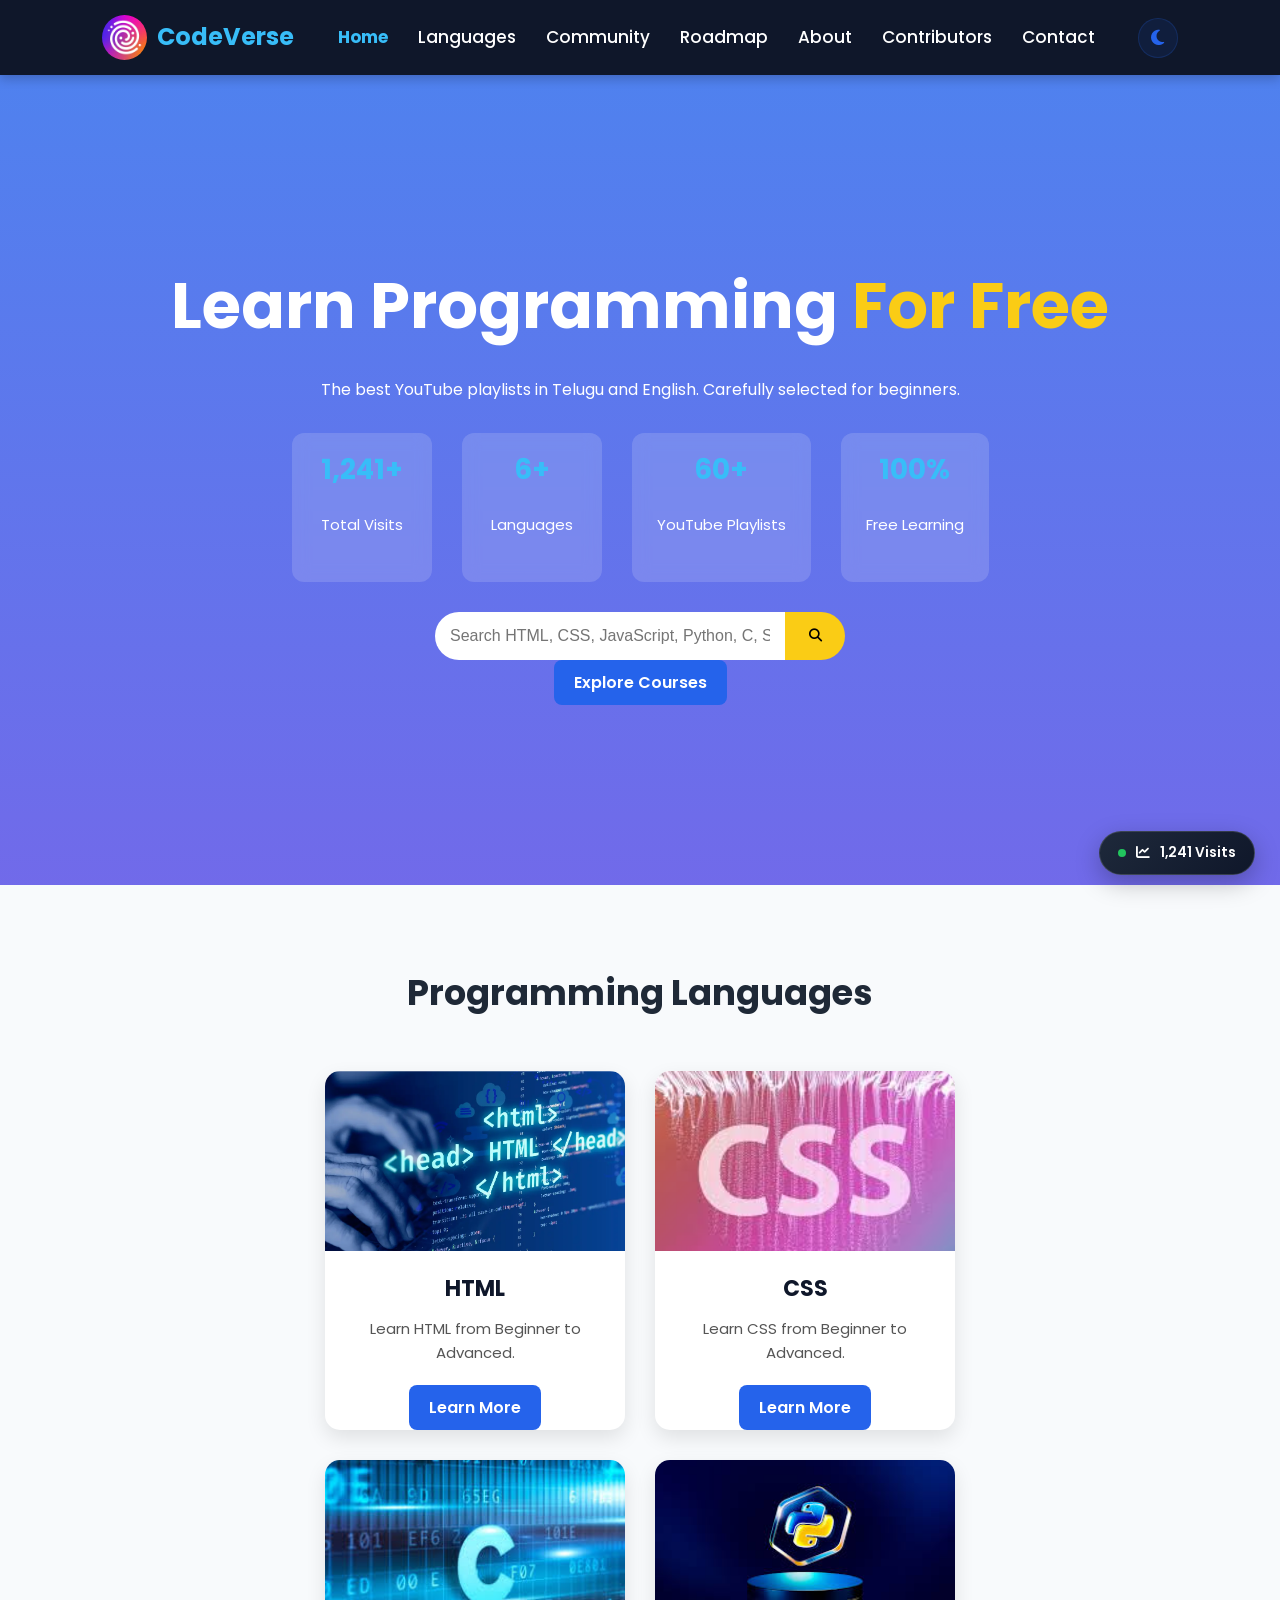
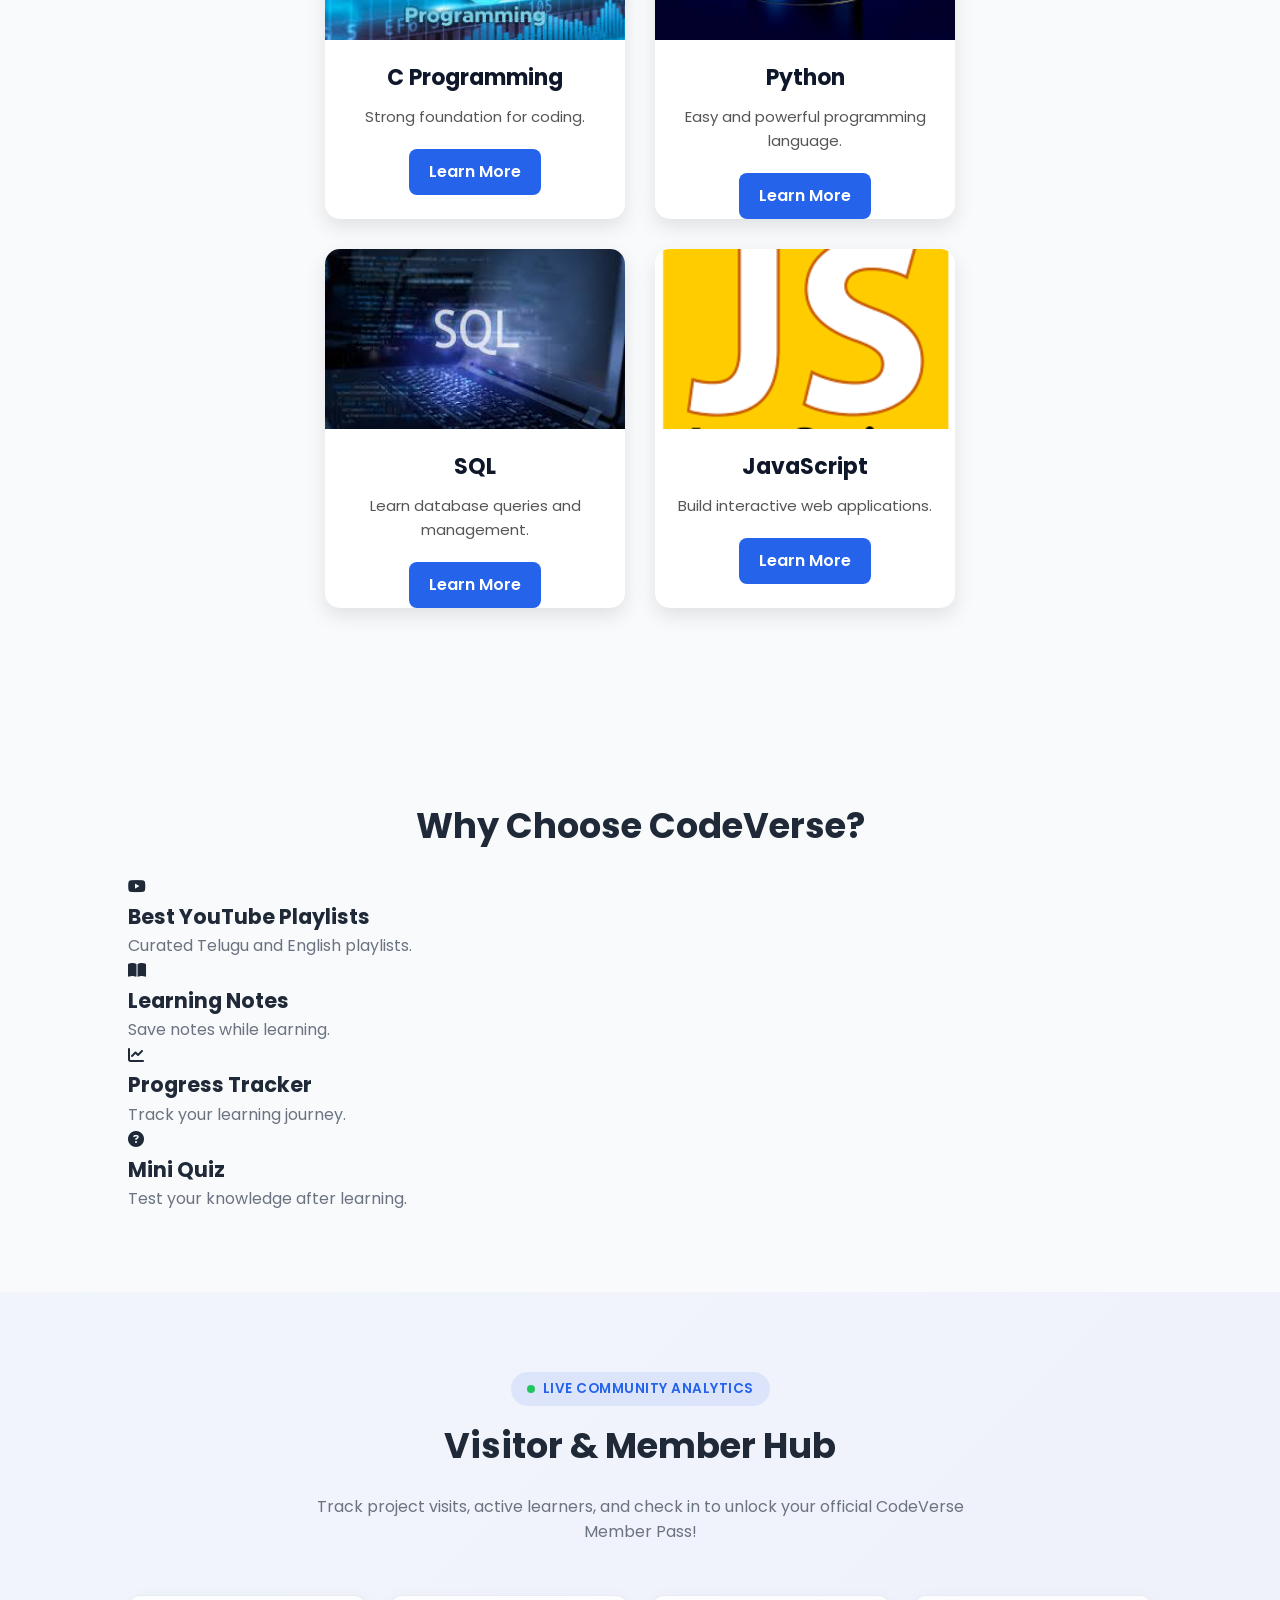
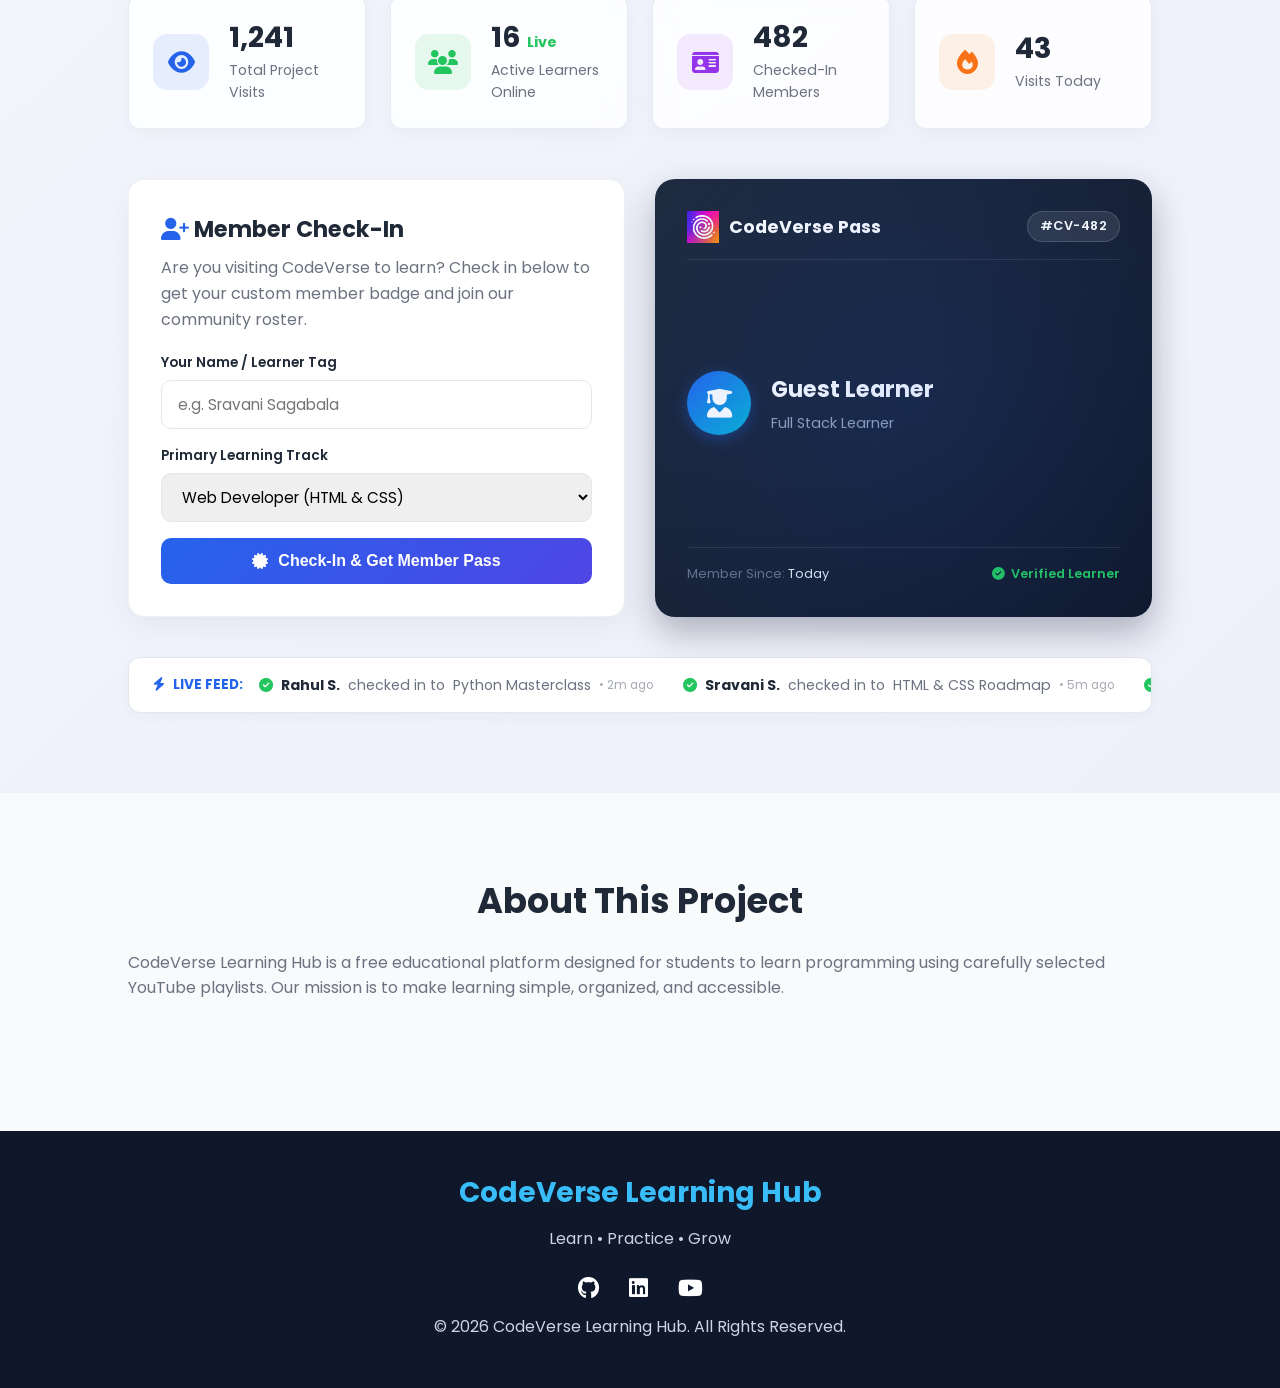
==== commit 10d15825: "Add Google Analytics trcking" ====
--- a/index.html
+++ b/index.html
@@ -22,6 +22,17 @@
     <!-- Font Awesome -->
     <link rel="stylesheet"
         href="https://cdnjs.cloudflare.com/ajax/libs/font-awesome/6.6.0/css/all.min.css">
+    
+    <!-- Google Analytics -->
+<script async src="https://www.googletagmanager.com/gtag/js?id=G-3D9M98M8NG"></script>
+
+<script>
+window.dataLayer = window.dataLayer || [];
+function gtag(){dataLayer.push(arguments);}
+gtag('js', new Date());
+
+gtag('config', 'YOUR_ID');
+</script>
 </head>
 
 <body>
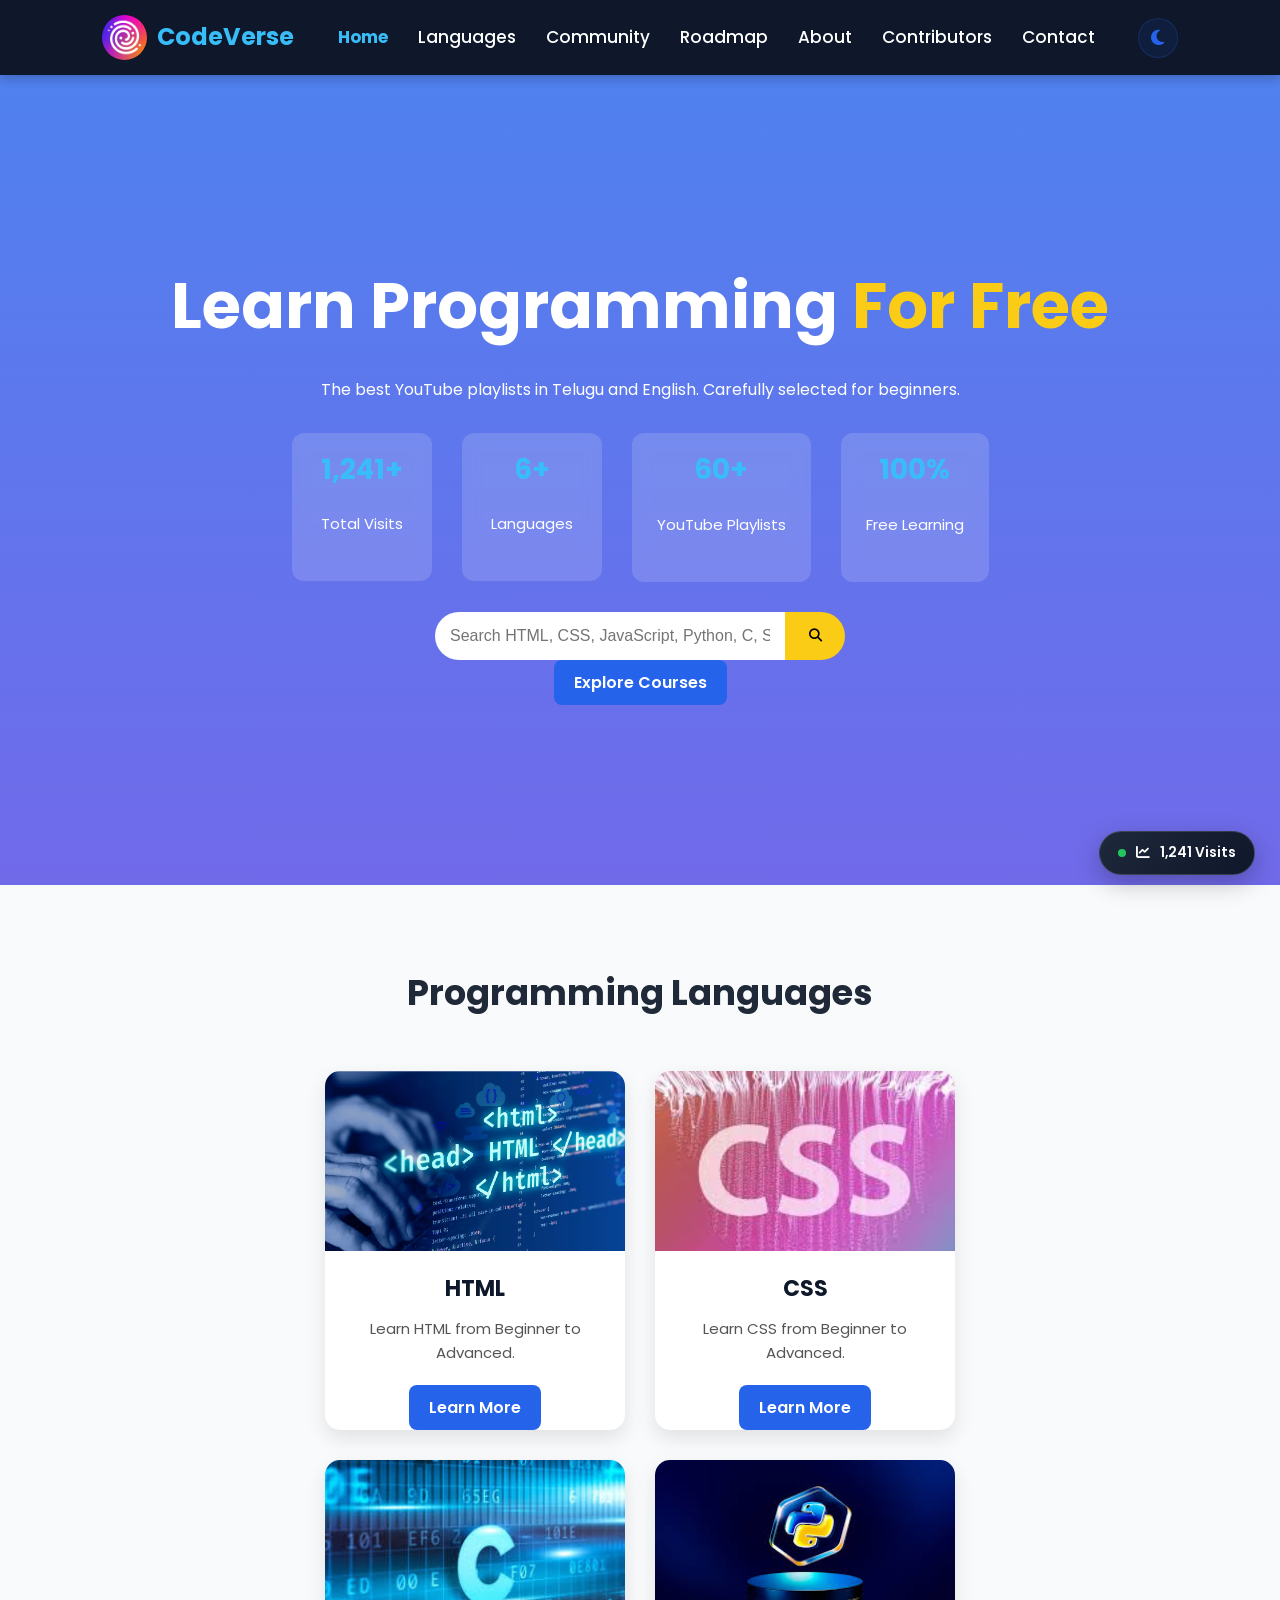
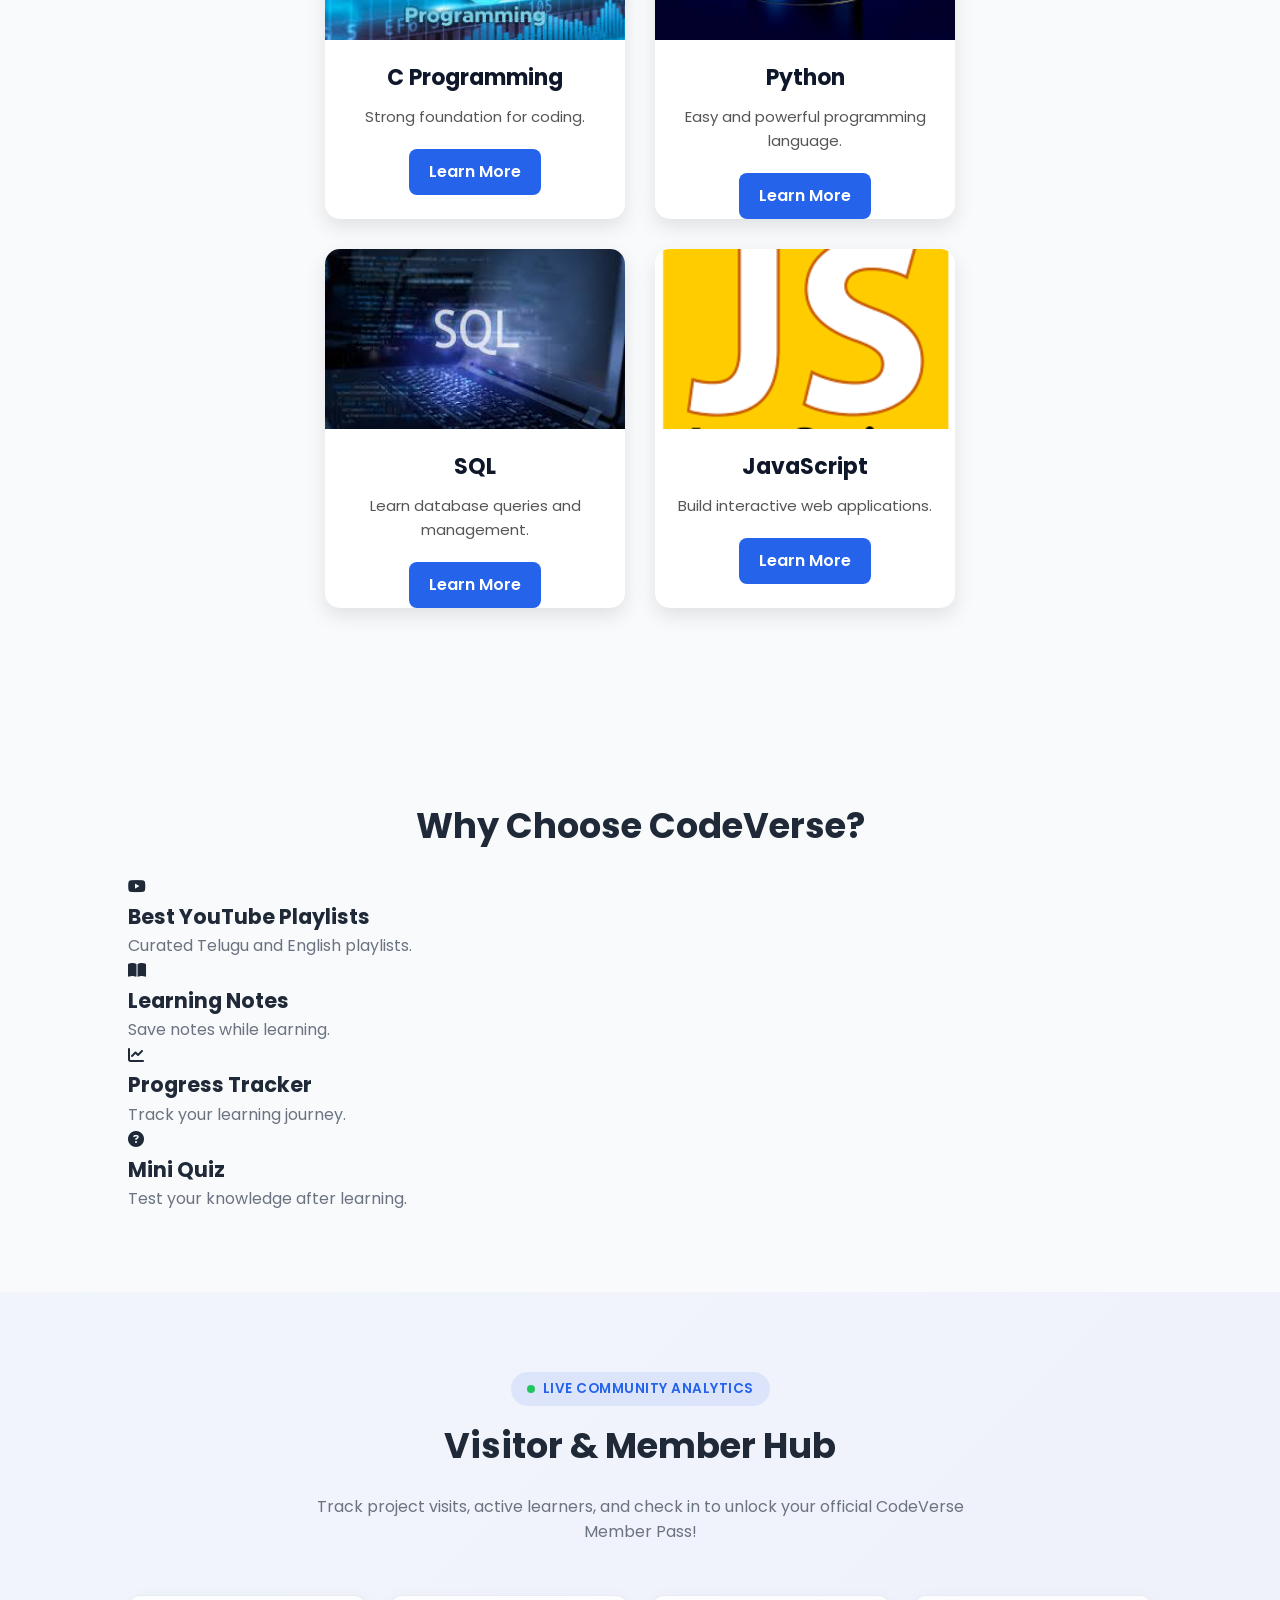
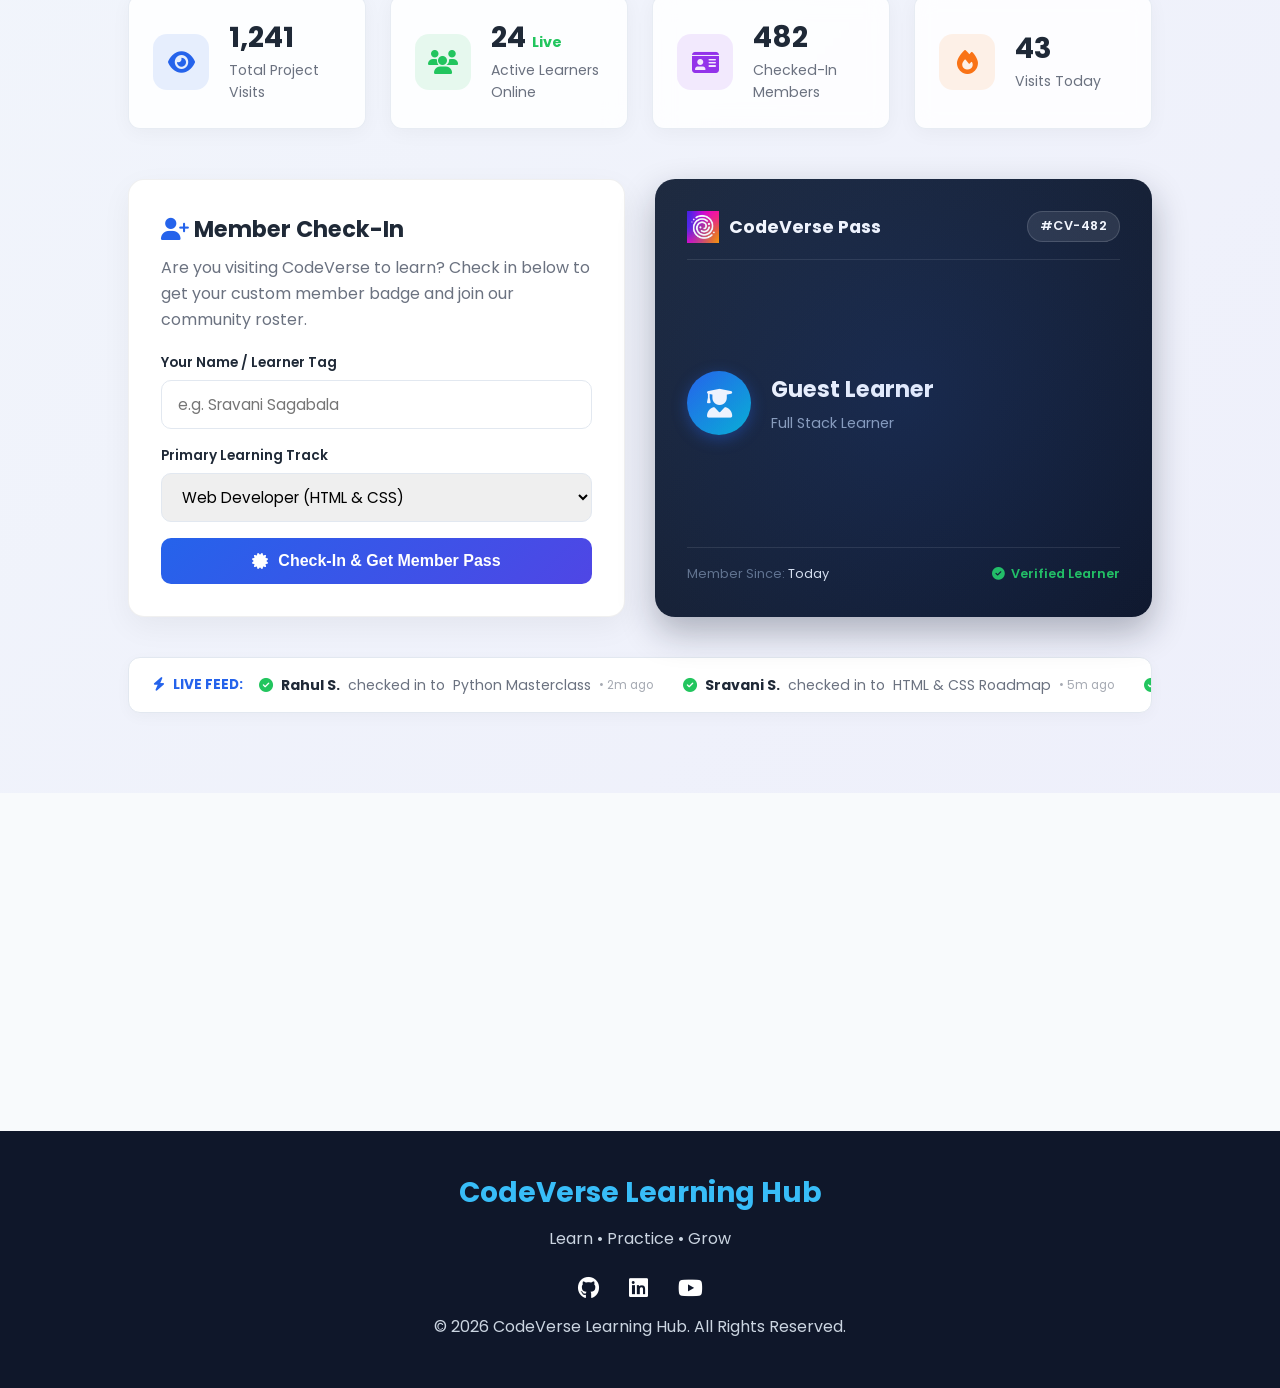
==== commit 7897e2ce: "Add Google Analytics" ====
--- a/index.html
+++ b/index.html
@@ -31,7 +31,7 @@
 function gtag(){dataLayer.push(arguments);}
 gtag('js', new Date());
 
-gtag('config', 'YOUR_ID');
+gtag('config', 'G-3D9M98M8NG');
 </script>
 </head>
 
